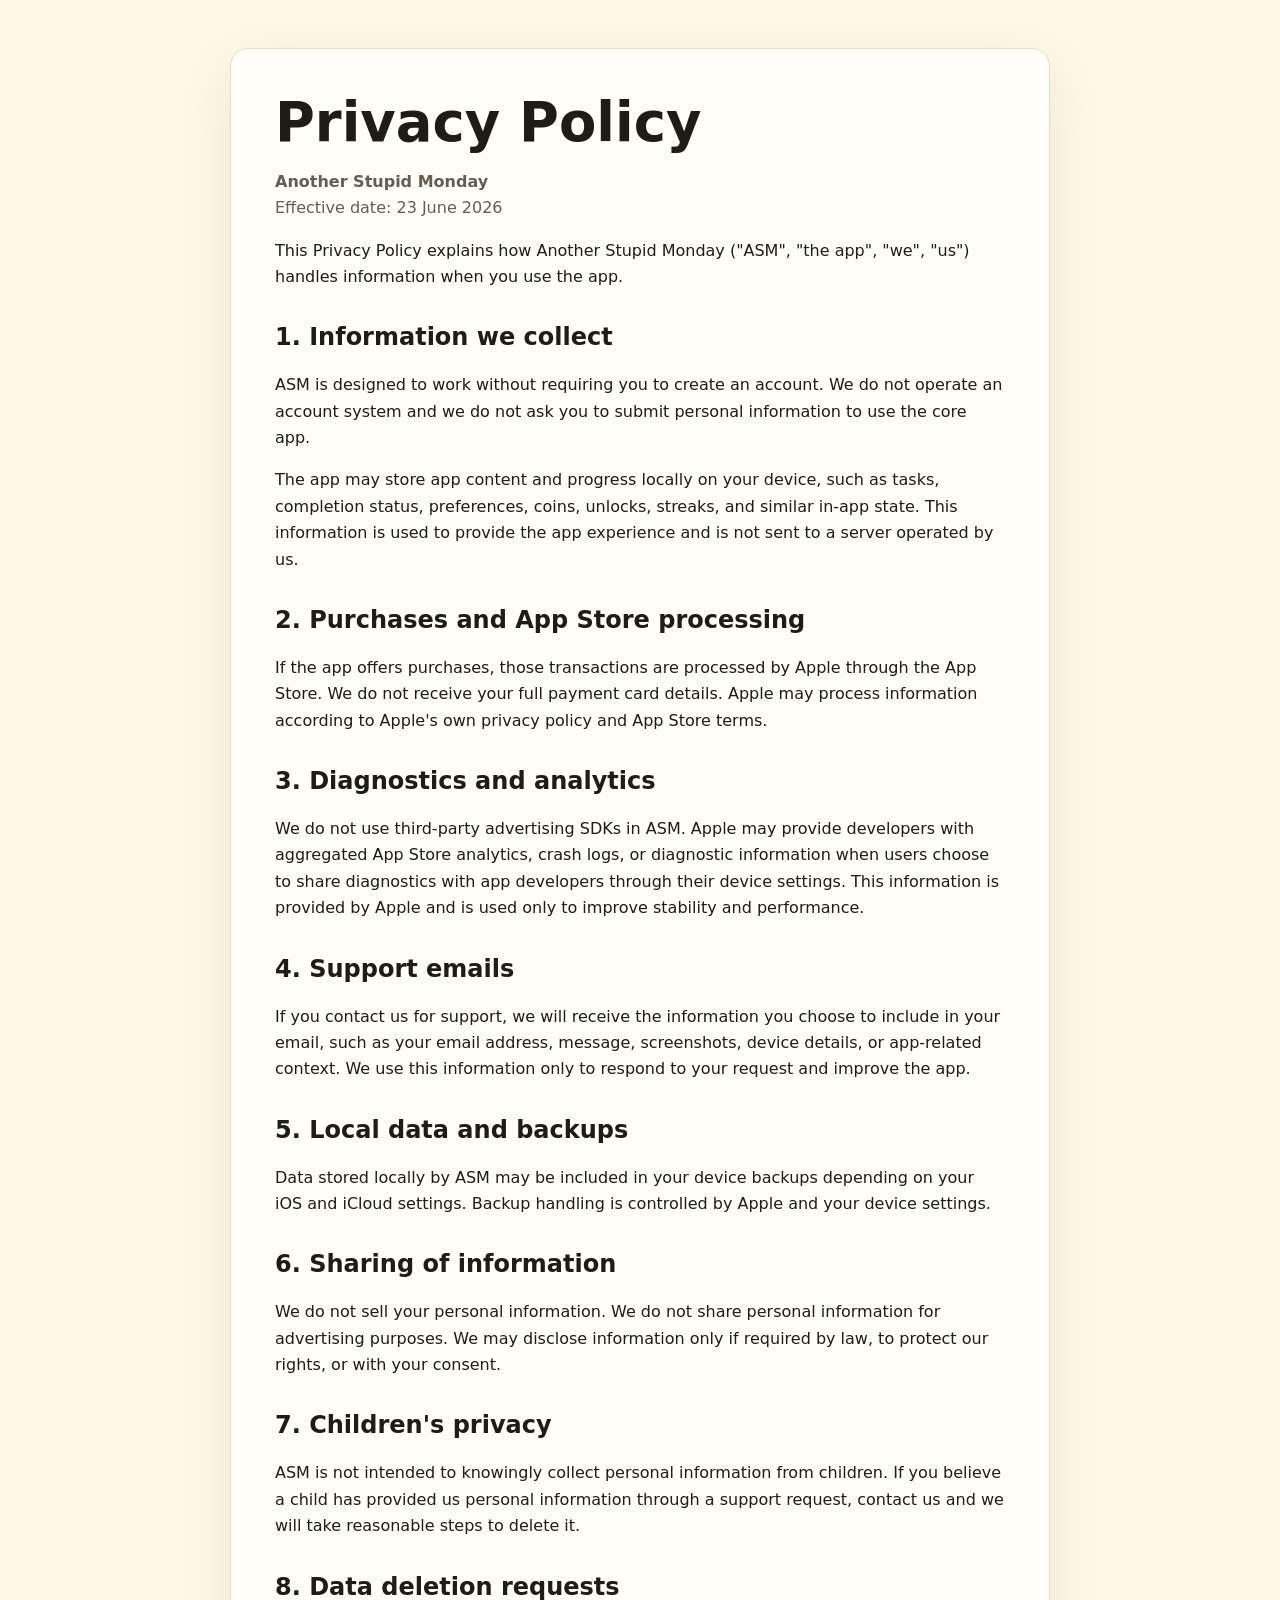
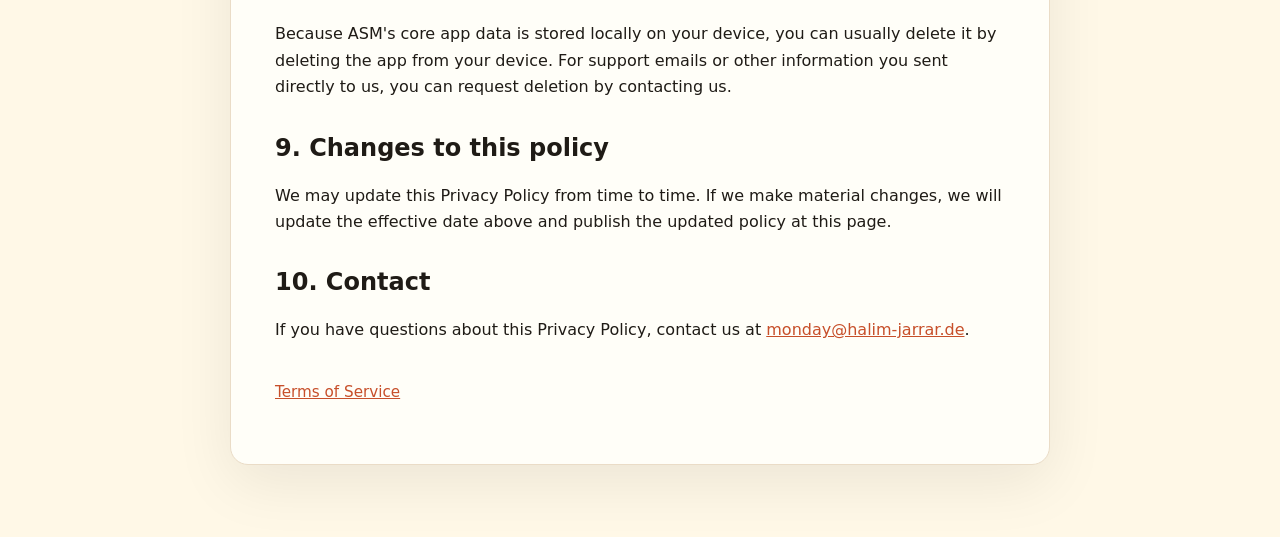
==== index.html @ b75665e3 "Add ASM legal pages" ====
<!doctype html>
<html lang="en">
<head>
  <meta charset="utf-8">
  <meta name="viewport" content="width=device-width, initial-scale=1">
  <title>Another Stupid Monday Legal</title>
  <meta http-equiv="refresh" content="0; url=/asm/privacy/">
  <style>
    body { margin: 0; min-height: 100vh; display: grid; place-items: center; font: 16px/1.5 system-ui, -apple-system, BlinkMacSystemFont, "Segoe UI", sans-serif; background: #fff8e7; color: #1f1b16; }
    main { max-width: 680px; padding: 32px; }
    a { color: #c74f2a; }
  </style>
</head>
<body>
  <main>
    <h1>Another Stupid Monday Legal</h1>
    <p><a href="/asm/privacy/">Privacy Policy</a></p>
    <p><a href="/asm/terms/">Terms of Service</a></p>
  </main>
</body>
</html>
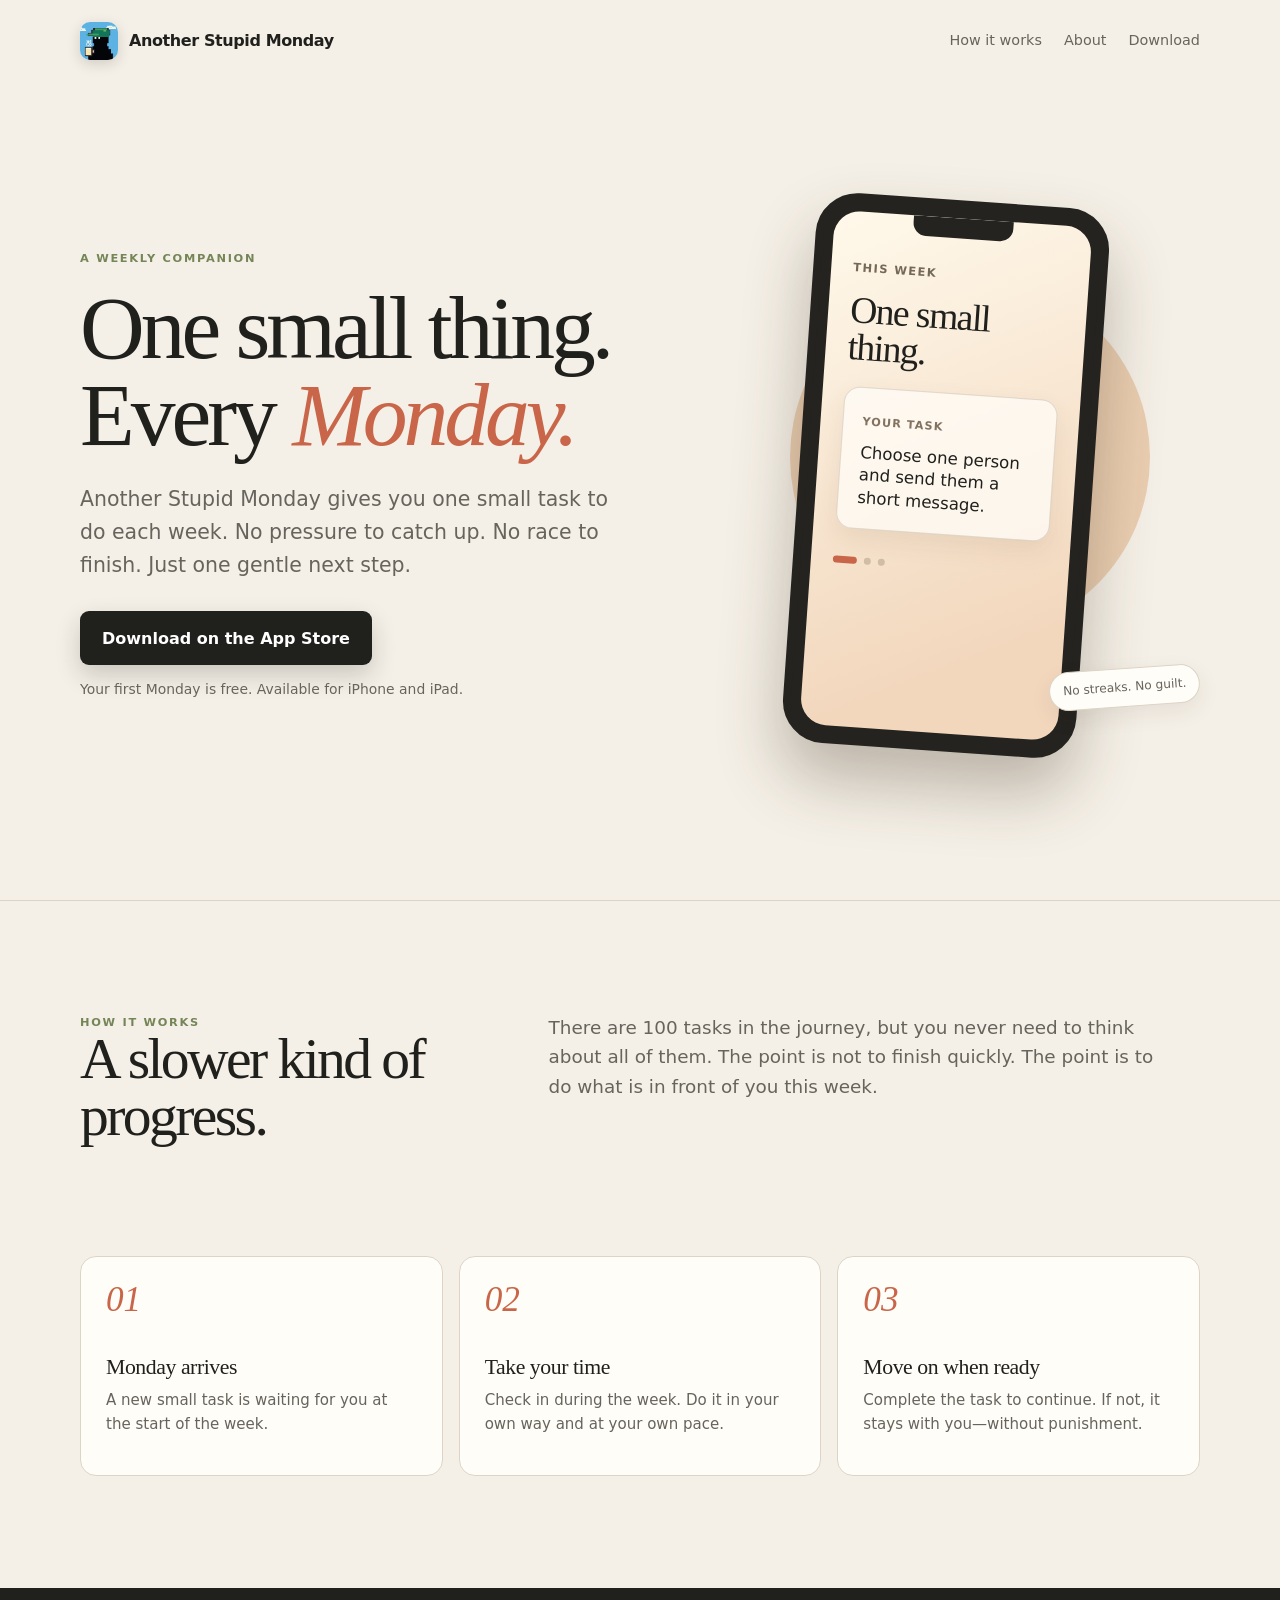
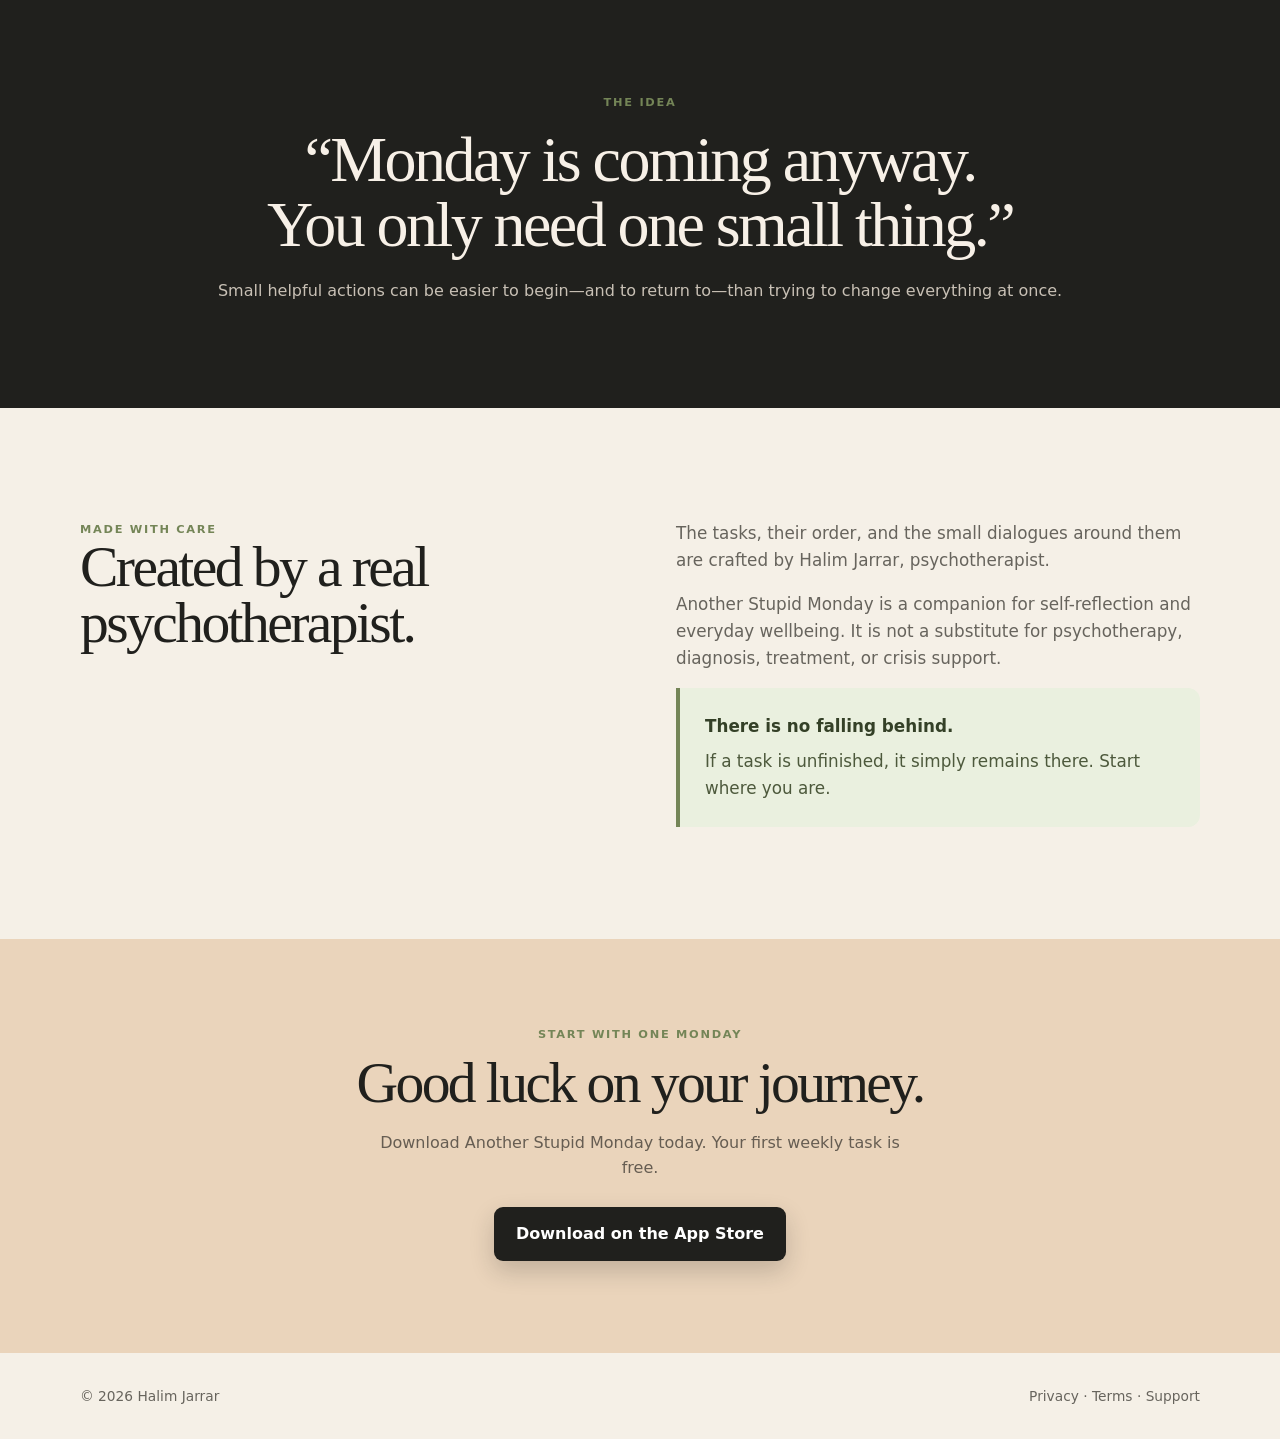
==== commit 21981edc: "Build Another Stupid Monday landing page" ====
--- a/index.html
+++ b/index.html
@@ -3,19 +3,149 @@
 <head>
   <meta charset="utf-8">
   <meta name="viewport" content="width=device-width, initial-scale=1">
-  <title>Another Stupid Monday Legal</title>
-  <meta http-equiv="refresh" content="0; url=/asm/privacy/">
+  <meta name="description" content="Another Stupid Monday: one small thing to do each week, starting every Monday.">
+  <meta name="theme-color" content="#f5f0e7">
+  <meta property="og:type" content="website">
+  <meta property="og:title" content="Another Stupid Monday">
+  <meta property="og:description" content="One small thing to do each week. Starting every Monday.">
+  <meta property="og:url" content="https://asm.halim-jarrar.de/">
+  <meta property="og:image" content="https://asm.halim-jarrar.de/assets/app-icon.jpg">
+  <meta name="twitter:card" content="summary">
+  <meta name="twitter:title" content="Another Stupid Monday">
+  <meta name="twitter:description" content="One small thing to do each week. Starting every Monday.">
+  <meta name="twitter:image" content="https://asm.halim-jarrar.de/assets/app-icon.jpg">
+  <title>Another Stupid Monday</title>
   <style>
-    body { margin: 0; min-height: 100vh; display: grid; place-items: center; font: 16px/1.5 system-ui, -apple-system, BlinkMacSystemFont, "Segoe UI", sans-serif; background: #fff8e7; color: #1f1b16; }
-    main { max-width: 680px; padding: 32px; }
-    a { color: #c74f2a; }
+    :root {
+      --ivory:#f5f0e7; --paper:#fffdf8; --ink:#20201d; --muted:#67645d;
+      --clay:#c96548; --clay-dark:#a84f37; --olive:#748557; --line:#ddd4c6;
+      --shadow:0 20px 70px rgba(54,42,28,.12); --serif:Georgia,"Times New Roman",serif;
+      --sans:system-ui,-apple-system,BlinkMacSystemFont,"Segoe UI",sans-serif;
+    }
+    * { box-sizing:border-box; }
+    html { scroll-behavior:smooth; }
+    body { margin:0; color:var(--ink); background:var(--ivory); font:16px/1.6 var(--sans); -webkit-font-smoothing:antialiased; }
+    a { color:inherit; }
+    .wrap { width:min(1120px,calc(100% - 40px)); margin:auto; }
+    .nav { height:82px; display:flex; align-items:center; justify-content:space-between; gap:20px; }
+    .brand { display:flex; align-items:center; gap:11px; text-decoration:none; font-weight:750; letter-spacing:-.025em; }
+    .brand img { width:38px; height:38px; border-radius:10px; box-shadow:0 4px 14px rgba(0,0,0,.15); }
+    .nav-links { display:flex; align-items:center; gap:22px; color:var(--muted); font-size:.9rem; }
+    .nav-links a { text-decoration:none; }
+    .nav-links a:hover { color:var(--clay-dark); }
+    .hero { display:grid; grid-template-columns:1.05fr .95fr; align-items:center; gap:52px; min-height:calc(100vh - 82px); padding:68px 0 100px; }
+    .eyebrow { color:var(--olive); font-size:.71rem; letter-spacing:.15em; font-weight:800; text-transform:uppercase; }
+    h1,h2 { font-family:var(--serif); font-weight:500; letter-spacing:-.045em; line-height:.98; }
+    h1 { max-width:650px; margin:16px 0 24px; font-size:clamp(3.5rem,7vw,6.9rem); }
+    h1 em { color:var(--clay); font-style:italic; }
+    .lede { max-width:540px; margin:0 0 30px; color:var(--muted); font-size:clamp(1.08rem,1.7vw,1.28rem); }
+    .buttons { display:flex; flex-wrap:wrap; gap:13px; align-items:center; }
+    .button { display:inline-flex; align-items:center; justify-content:center; min-height:54px; padding:0 22px; border-radius:9px; text-decoration:none; font-weight:750; transition:transform .18s,background .18s; }
+    .button:hover { transform:translateY(-2px); }
+    .primary { background:var(--ink); color:#fff; box-shadow:0 10px 24px rgba(32,32,29,.2); }
+    .primary:hover { background:var(--clay-dark); }
+    .subnote { margin:13px 0 0; color:var(--muted); font-size:.87rem; }
+    .phone-scene { position:relative; min-height:560px; display:grid; place-items:center; }
+    .sun { position:absolute; width:360px; height:360px; border-radius:50%; background:#e7c19d; filter:blur(.2px); opacity:.72; transform:translate(24px,-18px); }
+    .phone { position:relative; width:min(294px,75vw); padding:10px; border:8px solid #24231f; border-radius:42px; background:#24231f; box-shadow:0 35px 65px rgba(55,39,24,.3); transform:rotate(4deg); }
+    .screen { overflow:hidden; min-height:515px; border-radius:26px; padding:26px 22px; background:linear-gradient(155deg,#fff9eb,#f2d7bd 82%); }
+    .notch { width:100px; height:20px; margin:-26px auto 27px; border-radius:0 0 13px 13px; background:#24231f; }
+    .screen-label { color:#746858; font-size:.72rem; font-weight:800; letter-spacing:.12em; text-transform:uppercase; }
+    .screen h3 { margin:16px 0 20px; font:500 2.35rem/.98 var(--serif); letter-spacing:-.04em; }
+    .task { padding:19px; border:1px solid rgba(76,59,37,.17); border-radius:16px; background:rgba(255,253,248,.76); box-shadow:0 10px 24px rgba(96,66,36,.09); }
+    .task small { color:#827260; font-size:.7rem; font-weight:800; letter-spacing:.1em; text-transform:uppercase; }
+    .task p { margin:9px 0 0; font-size:1.04rem; line-height:1.35; }
+    .dots { display:flex; gap:7px; margin:28px 0 0; }
+    .dots i { width:7px; height:7px; border-radius:50%; background:#d1bda5; } .dots i:first-child { width:24px; border-radius:9px; background:var(--clay); }
+    .stamp { position:absolute; right:0; bottom:48px; padding:9px 13px; border:1px solid var(--line); border-radius:99px; background:var(--paper); color:var(--muted); font-size:.76rem; transform:rotate(-4deg); box-shadow:0 8px 22px rgba(54,42,28,.08); }
+    .rule { border:0; border-top:1px solid var(--line); margin:0; }
+    .intro { display:grid; grid-template-columns:.78fr 1.22fr; gap:52px; padding:112px 0; }
+    h2 { margin:0; font-size:clamp(2.5rem,4.5vw,4.4rem); }
+    .intro p { max-width:620px; margin:0; font-size:1.15rem; color:var(--muted); }
+    .steps { display:grid; grid-template-columns:repeat(3,1fr); gap:16px; padding:0 0 112px; }
+    .step { min-height:220px; padding:25px; border:1px solid var(--line); border-radius:16px; background:var(--paper); }
+    .num { color:var(--clay); font:italic 2.2rem/1 var(--serif); }
+    .step h3 { margin:38px 0 8px; font:500 1.36rem/1.15 var(--serif); letter-spacing:-.02em; }
+    .step p { margin:0; color:var(--muted); font-size:.94rem; }
+    .quote { padding:105px 0; background:var(--ink); color:#f7f0e7; }
+    .quote .wrap { max-width:900px; text-align:center; }
+    .quote blockquote { margin:16px 0 20px; font:500 clamp(2.25rem,5vw,4.5rem)/1.02 var(--serif); letter-spacing:-.04em; }
+    .quote p { margin:0; color:#c8c0b5; }
+    .about { display:grid; grid-template-columns:1fr 1fr; gap:72px; padding:112px 0; }
+    .about-copy { color:var(--muted); font-size:1.05rem; }
+    .about-copy p:first-child { margin-top:0; }
+    .note { align-self:start; padding:25px; border-left:4px solid var(--olive); border-radius:0 12px 12px 0; background:#eaf0df; color:#4d593c; }
+    .note strong { display:block; margin-bottom:8px; color:#344027; }
+    .download { padding:86px 0 92px; text-align:center; background:#ead4bb; }
+    .download h2 { margin:12px auto 18px; max-width:720px; }
+    .download p { max-width:540px; margin:0 auto 26px; color:#665d52; }
+    footer { padding:32px 0; color:var(--muted); font-size:.86rem; }
+    .footer-row { display:flex; justify-content:space-between; gap:20px; flex-wrap:wrap; }
+    .footer-row a { text-decoration:none; } .footer-row a:hover { color:var(--clay-dark); }
+    @media (max-width:760px) {
+      .wrap { width:min(100% - 32px,620px); } .nav { height:68px; } .nav-links { gap:0; font-size:.82rem; } .nav-links a:not(:last-child) { display:none; }
+      .hero { grid-template-columns:1fr; gap:25px; min-height:auto; padding:52px 0 72px; } .phone-scene { min-height:470px; order:-1; } .sun { width:285px;height:285px; }
+      .intro,.about { grid-template-columns:1fr; gap:26px; padding:78px 0; } .steps { grid-template-columns:1fr; padding-bottom:78px; } .step { min-height:0; } .step h3 { margin-top:24px; }
+      .quote { padding:76px 0; } .download { padding:72px 0; } .stamp { right:4px; bottom:18px; }
+    }
   </style>
 </head>
 <body>
   <main>
-    <h1>Another Stupid Monday Legal</h1>
-    <p><a href="/asm/privacy/">Privacy Policy</a></p>
-    <p><a href="/asm/terms/">Terms of Service</a></p>
+    <nav class="nav wrap" aria-label="Main navigation">
+      <a class="brand" href="/" aria-label="Another Stupid Monday home"><img src="assets/app-icon.jpg" alt="Another Stupid Monday app icon">Another Stupid Monday</a>
+      <div class="nav-links"><a href="#how-it-works">How it works</a><a href="#about">About</a><a href="#download">Download</a></div>
+    </nav>
+
+    <section class="hero wrap" aria-labelledby="hero-title">
+      <div>
+        <div class="eyebrow">A weekly companion</div>
+        <h1 id="hero-title">One small thing.<br>Every <em>Monday.</em></h1>
+        <p class="lede">Another Stupid Monday gives you one small task to do each week. No pressure to catch up. No race to finish. Just one gentle next step.</p>
+        <div class="buttons">
+          <a class="button primary" href="https://apps.apple.com/us/app/another-stupid-monday/id6782894277" aria-label="Download Another Stupid Monday on the App Store">Download on the App Store</a>
+        </div>
+        <p class="subnote">Your first Monday is free. Available for iPhone and iPad.</p>
+      </div>
+      <div class="phone-scene" aria-label="A preview of an Another Stupid Monday weekly task">
+        <div class="sun" aria-hidden="true"></div>
+        <div class="phone">
+          <div class="screen">
+            <div class="notch" aria-hidden="true"></div>
+            <div class="screen-label">This week</div>
+            <h3>One small<br>thing.</h3>
+            <div class="task"><small>Your task</small><p>Choose one person and send them a short message.</p></div>
+            <div class="dots" aria-hidden="true"><i></i><i></i><i></i></div>
+          </div>
+        </div>
+        <span class="stamp">No streaks. No guilt.</span>
+      </div>
+    </section>
+
+    <hr class="rule">
+    <section class="intro wrap" id="how-it-works" aria-labelledby="how-title">
+      <div><div class="eyebrow">How it works</div><h2 id="how-title">A slower kind of progress.</h2></div>
+      <p>There are 100 tasks in the journey, but you never need to think about all of them. The point is not to finish quickly. The point is to do what is in front of you this week.</p>
+    </section>
+    <section class="steps wrap" aria-label="Three steps">
+      <article class="step"><div class="num">01</div><h3>Monday arrives</h3><p>A new small task is waiting for you at the start of the week.</p></article>
+      <article class="step"><div class="num">02</div><h3>Take your time</h3><p>Check in during the week. Do it in your own way and at your own pace.</p></article>
+      <article class="step"><div class="num">03</div><h3>Move on when ready</h3><p>Complete the task to continue. If not, it stays with you—without punishment.</p></article>
+    </section>
+
+    <section class="quote"><div class="wrap"><div class="eyebrow">The idea</div><blockquote>“Monday is coming anyway.<br>You only need one small thing.”</blockquote><p>Small helpful actions can be easier to begin—and to return to—than trying to change everything at once.</p></div></section>
+
+    <section class="about wrap" id="about" aria-labelledby="about-title">
+      <div><div class="eyebrow">Made with care</div><h2 id="about-title">Created by a real psychotherapist.</h2></div>
+      <div class="about-copy">
+        <p>The tasks, their order, and the small dialogues around them are crafted by Halim Jarrar, psychotherapist.</p>
+        <p>Another Stupid Monday is a companion for self-reflection and everyday wellbeing. It is not a substitute for psychotherapy, diagnosis, treatment, or crisis support.</p>
+        <aside class="note"><strong>There is no falling behind.</strong>If a task is unfinished, it simply remains there. Start where you are.</aside>
+      </div>
+    </section>
+
+    <section class="download" id="download"><div class="wrap"><div class="eyebrow">Start with one Monday</div><h2>Good luck on your journey.</h2><p>Download Another Stupid Monday today. Your first weekly task is free.</p><a class="button primary" href="https://apps.apple.com/us/app/another-stupid-monday/id6782894277">Download on the App Store</a></div></section>
   </main>
+  <footer><div class="wrap footer-row"><span>© 2026 Halim Jarrar</span><span><a href="privacy/">Privacy</a> · <a href="terms/">Terms</a> · <a href="support/">Support</a></span></div></footer>
 </body>
 </html>
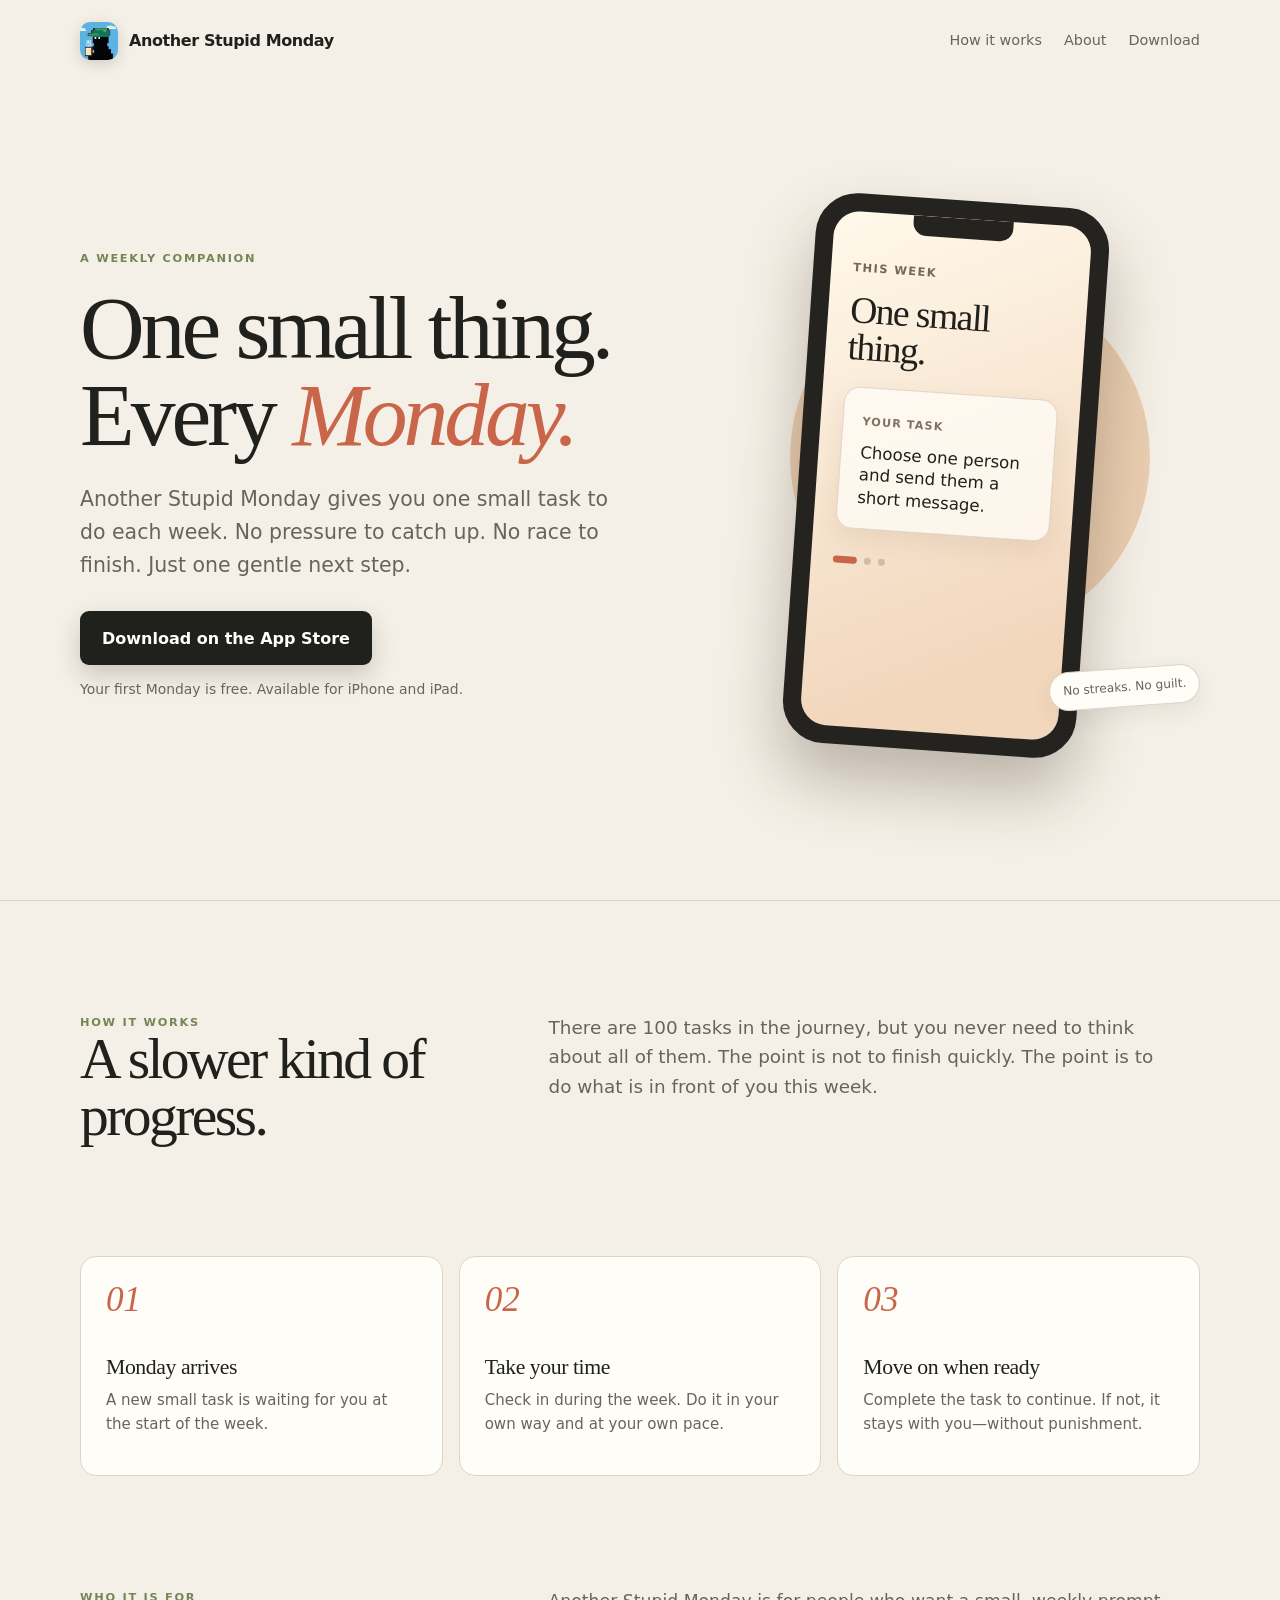
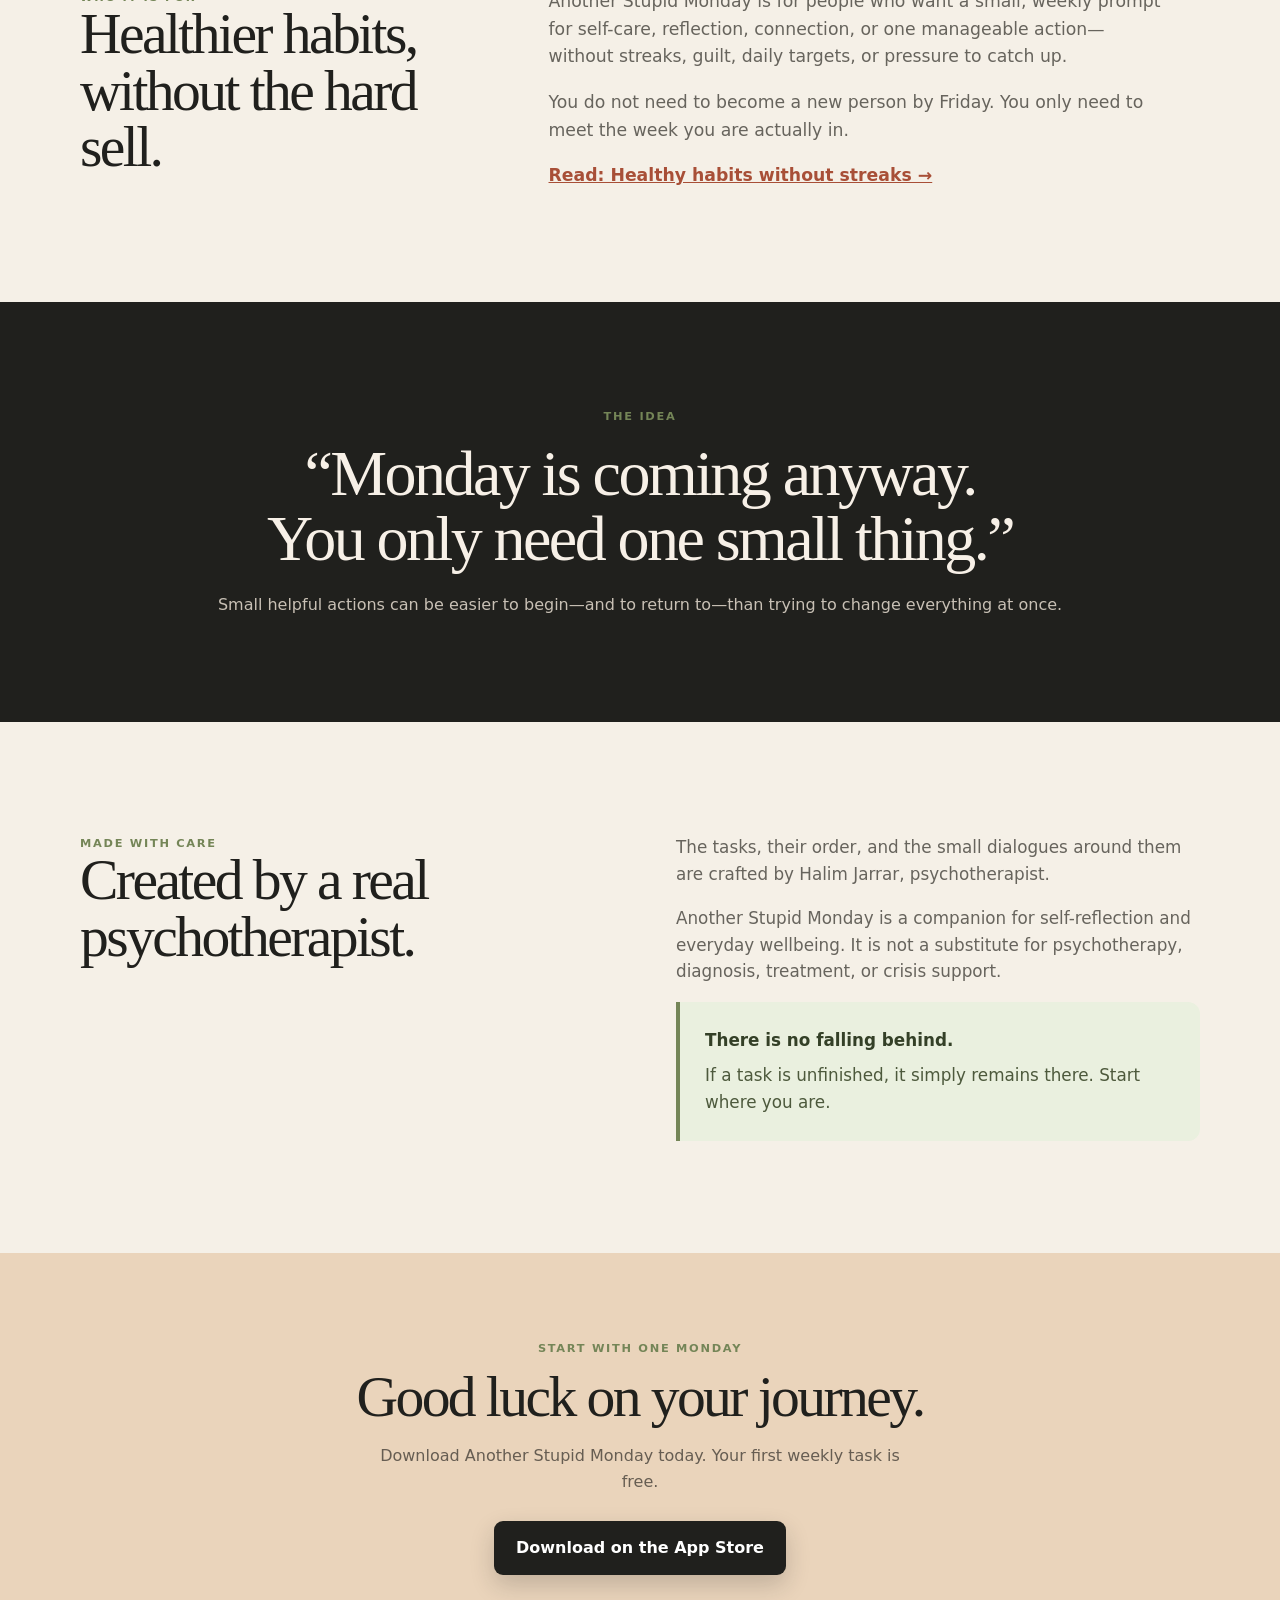
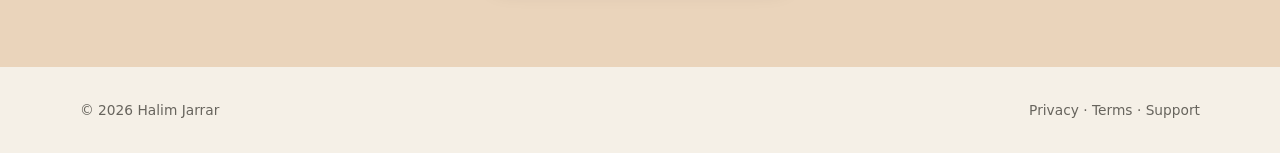
==== commit bd5982d1: "Add ASM SEO content and discovery metadata" ====
--- a/index.html
+++ b/index.html
@@ -3,18 +3,34 @@
 <head>
   <meta charset="utf-8">
   <meta name="viewport" content="width=device-width, initial-scale=1">
-  <meta name="description" content="Another Stupid Monday: one small thing to do each week, starting every Monday.">
+  <meta name="description" content="Build healthy habits one small weekly step at a time. Another Stupid Monday is a gentle wellbeing and self-care companion with no streaks or pressure to catch up.">
+  <link rel="canonical" href="https://asm.halim-jarrar.de/">
   <meta name="theme-color" content="#f5f0e7">
   <meta property="og:type" content="website">
-  <meta property="og:title" content="Another Stupid Monday">
-  <meta property="og:description" content="One small thing to do each week. Starting every Monday.">
+  <meta property="og:title" content="Another Stupid Monday | Small weekly habits for wellbeing">
+  <meta property="og:description" content="One small weekly step toward healthier habits—with no streaks or pressure to catch up.">
   <meta property="og:url" content="https://asm.halim-jarrar.de/">
   <meta property="og:image" content="https://asm.halim-jarrar.de/assets/app-icon.jpg">
   <meta name="twitter:card" content="summary">
-  <meta name="twitter:title" content="Another Stupid Monday">
-  <meta name="twitter:description" content="One small thing to do each week. Starting every Monday.">
+  <meta name="twitter:title" content="Another Stupid Monday | Small weekly habits for wellbeing">
+  <meta name="twitter:description" content="One small weekly step toward healthier habits—with no streaks or pressure to catch up.">
   <meta name="twitter:image" content="https://asm.halim-jarrar.de/assets/app-icon.jpg">
-  <title>Another Stupid Monday</title>
+  <script type="application/ld+json">
+  {
+    "@context": "https://schema.org",
+    "@type": "SoftwareApplication",
+    "name": "Another Stupid Monday",
+    "applicationCategory": "LifestyleApplication",
+    "operatingSystem": "iOS",
+    "description": "A gentle wellbeing and self-care companion that offers one small task each week, with no streaks or pressure to catch up.",
+    "url": "https://asm.halim-jarrar.de/",
+    "downloadUrl": "https://apps.apple.com/us/app/another-stupid-monday/id6782894277",
+    "image": "https://asm.halim-jarrar.de/assets/app-icon.jpg",
+    "author": { "@type": "Person", "name": "Halim Jarrar" },
+    "offers": { "@type": "Offer", "price": "0", "priceCurrency": "USD", "availability": "https://schema.org/InStock" }
+  }
+  </script>
+  <title>Another Stupid Monday | Small Weekly Habits for Wellbeing</title>
   <style>
     :root {
       --ivory:#f5f0e7; --paper:#fffdf8; --ink:#20201d; --muted:#67645d;
@@ -67,6 +83,10 @@
     .num { color:var(--clay); font:italic 2.2rem/1 var(--serif); }
     .step h3 { margin:38px 0 8px; font:500 1.36rem/1.15 var(--serif); letter-spacing:-.02em; }
     .step p { margin:0; color:var(--muted); font-size:.94rem; }
+    .who { display:grid; grid-template-columns:.78fr 1.22fr; gap:52px; padding:0 0 112px; }
+    .who-copy { max-width:620px; color:var(--muted); font-size:1.08rem; }
+    .who-copy p { margin:0 0 18px; }
+    .text-link { font-weight:750; color:var(--clay-dark); }
     .quote { padding:105px 0; background:var(--ink); color:#f7f0e7; }
     .quote .wrap { max-width:900px; text-align:center; }
     .quote blockquote { margin:16px 0 20px; font:500 clamp(2.25rem,5vw,4.5rem)/1.02 var(--serif); letter-spacing:-.04em; }
@@ -85,7 +105,7 @@
     @media (max-width:760px) {
       .wrap { width:min(100% - 32px,620px); } .nav { height:68px; } .nav-links { gap:0; font-size:.82rem; } .nav-links a:not(:last-child) { display:none; }
       .hero { grid-template-columns:1fr; gap:25px; min-height:auto; padding:52px 0 72px; } .phone-scene { min-height:470px; order:-1; } .sun { width:285px;height:285px; }
-      .intro,.about { grid-template-columns:1fr; gap:26px; padding:78px 0; } .steps { grid-template-columns:1fr; padding-bottom:78px; } .step { min-height:0; } .step h3 { margin-top:24px; }
+      .intro,.about,.who { grid-template-columns:1fr; gap:26px; padding:78px 0; } .steps { grid-template-columns:1fr; padding-bottom:78px; } .step { min-height:0; } .step h3 { margin-top:24px; }
       .quote { padding:76px 0; } .download { padding:72px 0; } .stamp { right:4px; bottom:18px; }
     }
   </style>
@@ -94,7 +114,7 @@
   <main>
     <nav class="nav wrap" aria-label="Main navigation">
       <a class="brand" href="/" aria-label="Another Stupid Monday home"><img src="assets/app-icon.jpg" alt="Another Stupid Monday app icon">Another Stupid Monday</a>
-      <div class="nav-links"><a href="#how-it-works">How it works</a><a href="#about">About</a><a href="#download">Download</a></div>
+      <div class="nav-links"><a href="#how-it-works">How it works</a><a href="about/">About</a><a href="#download">Download</a></div>
     </nav>
 
     <section class="hero wrap" aria-labelledby="hero-title">
@@ -133,6 +153,11 @@
       <article class="step"><div class="num">03</div><h3>Move on when ready</h3><p>Complete the task to continue. If not, it stays with you—without punishment.</p></article>
     </section>
 
+    <section class="who wrap" aria-labelledby="who-title">
+      <div><div class="eyebrow">Who it is for</div><h2 id="who-title">Healthier habits, without the hard sell.</h2></div>
+      <div class="who-copy"><p>Another Stupid Monday is for people who want a small, weekly prompt for self-care, reflection, connection, or one manageable action—without streaks, guilt, daily targets, or pressure to catch up.</p><p>You do not need to become a new person by Friday. You only need to meet the week you are actually in.</p><a class="text-link" href="healthy-habits-without-streaks/">Read: Healthy habits without streaks →</a></div>
+    </section>
+
     <section class="quote"><div class="wrap"><div class="eyebrow">The idea</div><blockquote>“Monday is coming anyway.<br>You only need one small thing.”</blockquote><p>Small helpful actions can be easier to begin—and to return to—than trying to change everything at once.</p></div></section>
 
     <section class="about wrap" id="about" aria-labelledby="about-title">
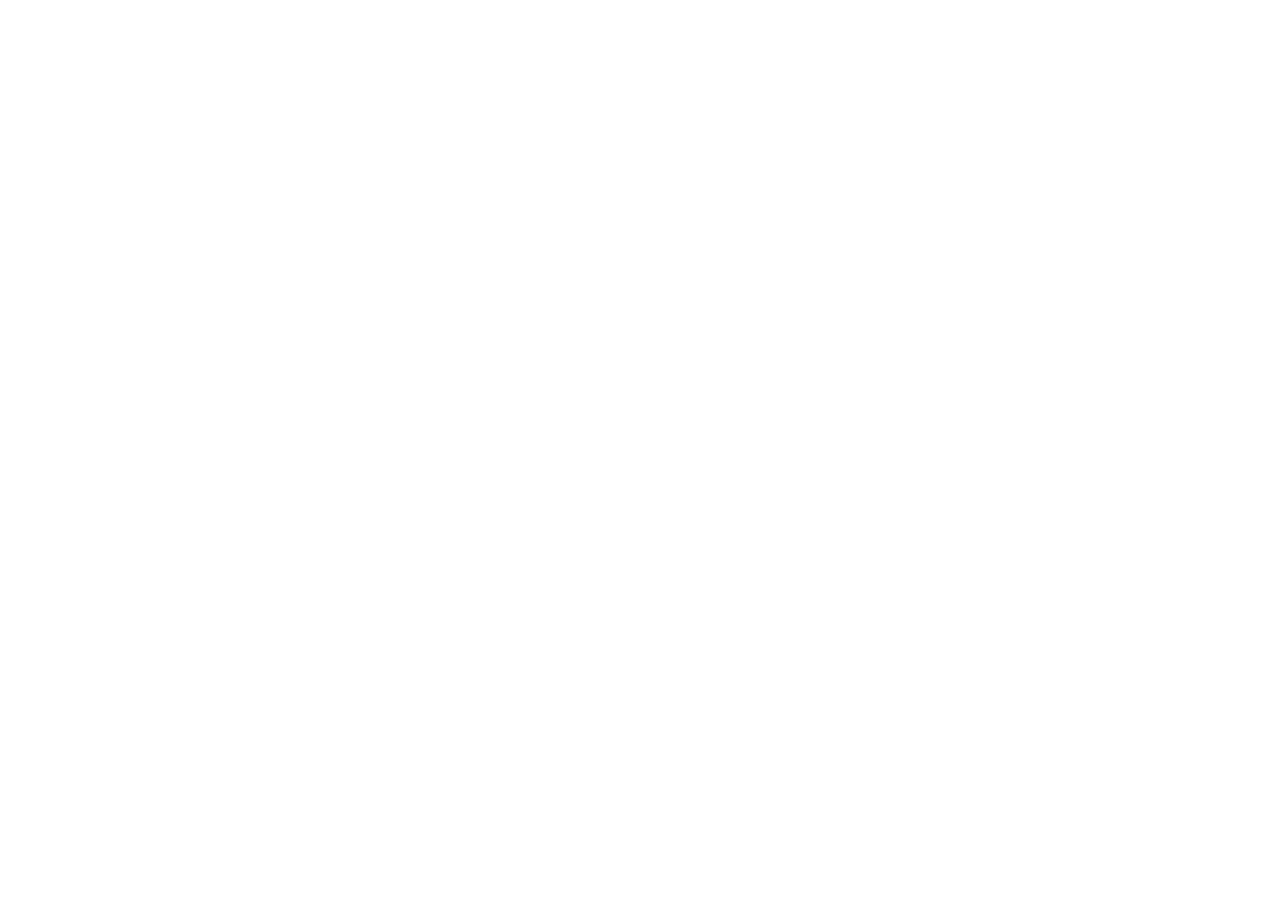
==== commit 885487fc: "Move marketing pages to canonical product site" ====
--- a/index.html
+++ b/index.html
@@ -3,174 +3,13 @@
 <head>
   <meta charset="utf-8">
   <meta name="viewport" content="width=device-width, initial-scale=1">
-  <meta name="description" content="Build healthy habits one small weekly step at a time. Another Stupid Monday is a gentle wellbeing and self-care companion with no streaks or pressure to catch up.">
-  <link rel="canonical" href="https://asm.halim-jarrar.de/">
-  <meta name="theme-color" content="#f5f0e7">
-  <meta property="og:type" content="website">
-  <meta property="og:title" content="Another Stupid Monday | Small weekly habits for wellbeing">
-  <meta property="og:description" content="One small weekly step toward healthier habits—with no streaks or pressure to catch up.">
-  <meta property="og:url" content="https://asm.halim-jarrar.de/">
-  <meta property="og:image" content="https://asm.halim-jarrar.de/assets/app-icon.jpg">
-  <meta name="twitter:card" content="summary">
-  <meta name="twitter:title" content="Another Stupid Monday | Small weekly habits for wellbeing">
-  <meta name="twitter:description" content="One small weekly step toward healthier habits—with no streaks or pressure to catch up.">
-  <meta name="twitter:image" content="https://asm.halim-jarrar.de/assets/app-icon.jpg">
-  <script type="application/ld+json">
-  {
-    "@context": "https://schema.org",
-    "@type": "SoftwareApplication",
-    "name": "Another Stupid Monday",
-    "applicationCategory": "LifestyleApplication",
-    "operatingSystem": "iOS",
-    "description": "A gentle wellbeing and self-care companion that offers one small task each week, with no streaks or pressure to catch up.",
-    "url": "https://asm.halim-jarrar.de/",
-    "downloadUrl": "https://apps.apple.com/us/app/another-stupid-monday/id6782894277",
-    "image": "https://asm.halim-jarrar.de/assets/app-icon.jpg",
-    "author": { "@type": "Person", "name": "Halim Jarrar" },
-    "offers": { "@type": "Offer", "price": "0", "priceCurrency": "USD", "availability": "https://schema.org/InStock" }
-  }
-  </script>
-  <title>Another Stupid Monday | Small Weekly Habits for Wellbeing</title>
-  <style>
-    :root {
-      --ivory:#f5f0e7; --paper:#fffdf8; --ink:#20201d; --muted:#67645d;
-      --clay:#c96548; --clay-dark:#a84f37; --olive:#748557; --line:#ddd4c6;
-      --shadow:0 20px 70px rgba(54,42,28,.12); --serif:Georgia,"Times New Roman",serif;
-      --sans:system-ui,-apple-system,BlinkMacSystemFont,"Segoe UI",sans-serif;
-    }
-    * { box-sizing:border-box; }
-    html { scroll-behavior:smooth; }
-    body { margin:0; color:var(--ink); background:var(--ivory); font:16px/1.6 var(--sans); -webkit-font-smoothing:antialiased; }
-    a { color:inherit; }
-    .wrap { width:min(1120px,calc(100% - 40px)); margin:auto; }
-    .nav { height:82px; display:flex; align-items:center; justify-content:space-between; gap:20px; }
-    .brand { display:flex; align-items:center; gap:11px; text-decoration:none; font-weight:750; letter-spacing:-.025em; }
-    .brand img { width:38px; height:38px; border-radius:10px; box-shadow:0 4px 14px rgba(0,0,0,.15); }
-    .nav-links { display:flex; align-items:center; gap:22px; color:var(--muted); font-size:.9rem; }
-    .nav-links a { text-decoration:none; }
-    .nav-links a:hover { color:var(--clay-dark); }
-    .hero { display:grid; grid-template-columns:1.05fr .95fr; align-items:center; gap:52px; min-height:calc(100vh - 82px); padding:68px 0 100px; }
-    .eyebrow { color:var(--olive); font-size:.71rem; letter-spacing:.15em; font-weight:800; text-transform:uppercase; }
-    h1,h2 { font-family:var(--serif); font-weight:500; letter-spacing:-.045em; line-height:.98; }
-    h1 { max-width:650px; margin:16px 0 24px; font-size:clamp(3.5rem,7vw,6.9rem); }
-    h1 em { color:var(--clay); font-style:italic; }
-    .lede { max-width:540px; margin:0 0 30px; color:var(--muted); font-size:clamp(1.08rem,1.7vw,1.28rem); }
-    .buttons { display:flex; flex-wrap:wrap; gap:13px; align-items:center; }
-    .button { display:inline-flex; align-items:center; justify-content:center; min-height:54px; padding:0 22px; border-radius:9px; text-decoration:none; font-weight:750; transition:transform .18s,background .18s; }
-    .button:hover { transform:translateY(-2px); }
-    .primary { background:var(--ink); color:#fff; box-shadow:0 10px 24px rgba(32,32,29,.2); }
-    .primary:hover { background:var(--clay-dark); }
-    .subnote { margin:13px 0 0; color:var(--muted); font-size:.87rem; }
-    .phone-scene { position:relative; min-height:560px; display:grid; place-items:center; }
-    .sun { position:absolute; width:360px; height:360px; border-radius:50%; background:#e7c19d; filter:blur(.2px); opacity:.72; transform:translate(24px,-18px); }
-    .phone { position:relative; width:min(294px,75vw); padding:10px; border:8px solid #24231f; border-radius:42px; background:#24231f; box-shadow:0 35px 65px rgba(55,39,24,.3); transform:rotate(4deg); }
-    .screen { overflow:hidden; min-height:515px; border-radius:26px; padding:26px 22px; background:linear-gradient(155deg,#fff9eb,#f2d7bd 82%); }
-    .notch { width:100px; height:20px; margin:-26px auto 27px; border-radius:0 0 13px 13px; background:#24231f; }
-    .screen-label { color:#746858; font-size:.72rem; font-weight:800; letter-spacing:.12em; text-transform:uppercase; }
-    .screen h3 { margin:16px 0 20px; font:500 2.35rem/.98 var(--serif); letter-spacing:-.04em; }
-    .task { padding:19px; border:1px solid rgba(76,59,37,.17); border-radius:16px; background:rgba(255,253,248,.76); box-shadow:0 10px 24px rgba(96,66,36,.09); }
-    .task small { color:#827260; font-size:.7rem; font-weight:800; letter-spacing:.1em; text-transform:uppercase; }
-    .task p { margin:9px 0 0; font-size:1.04rem; line-height:1.35; }
-    .dots { display:flex; gap:7px; margin:28px 0 0; }
-    .dots i { width:7px; height:7px; border-radius:50%; background:#d1bda5; } .dots i:first-child { width:24px; border-radius:9px; background:var(--clay); }
-    .stamp { position:absolute; right:0; bottom:48px; padding:9px 13px; border:1px solid var(--line); border-radius:99px; background:var(--paper); color:var(--muted); font-size:.76rem; transform:rotate(-4deg); box-shadow:0 8px 22px rgba(54,42,28,.08); }
-    .rule { border:0; border-top:1px solid var(--line); margin:0; }
-    .intro { display:grid; grid-template-columns:.78fr 1.22fr; gap:52px; padding:112px 0; }
-    h2 { margin:0; font-size:clamp(2.5rem,4.5vw,4.4rem); }
-    .intro p { max-width:620px; margin:0; font-size:1.15rem; color:var(--muted); }
-    .steps { display:grid; grid-template-columns:repeat(3,1fr); gap:16px; padding:0 0 112px; }
-    .step { min-height:220px; padding:25px; border:1px solid var(--line); border-radius:16px; background:var(--paper); }
-    .num { color:var(--clay); font:italic 2.2rem/1 var(--serif); }
-    .step h3 { margin:38px 0 8px; font:500 1.36rem/1.15 var(--serif); letter-spacing:-.02em; }
-    .step p { margin:0; color:var(--muted); font-size:.94rem; }
-    .who { display:grid; grid-template-columns:.78fr 1.22fr; gap:52px; padding:0 0 112px; }
-    .who-copy { max-width:620px; color:var(--muted); font-size:1.08rem; }
-    .who-copy p { margin:0 0 18px; }
-    .text-link { font-weight:750; color:var(--clay-dark); }
-    .quote { padding:105px 0; background:var(--ink); color:#f7f0e7; }
-    .quote .wrap { max-width:900px; text-align:center; }
-    .quote blockquote { margin:16px 0 20px; font:500 clamp(2.25rem,5vw,4.5rem)/1.02 var(--serif); letter-spacing:-.04em; }
-    .quote p { margin:0; color:#c8c0b5; }
-    .about { display:grid; grid-template-columns:1fr 1fr; gap:72px; padding:112px 0; }
-    .about-copy { color:var(--muted); font-size:1.05rem; }
-    .about-copy p:first-child { margin-top:0; }
-    .note { align-self:start; padding:25px; border-left:4px solid var(--olive); border-radius:0 12px 12px 0; background:#eaf0df; color:#4d593c; }
-    .note strong { display:block; margin-bottom:8px; color:#344027; }
-    .download { padding:86px 0 92px; text-align:center; background:#ead4bb; }
-    .download h2 { margin:12px auto 18px; max-width:720px; }
-    .download p { max-width:540px; margin:0 auto 26px; color:#665d52; }
-    footer { padding:32px 0; color:var(--muted); font-size:.86rem; }
-    .footer-row { display:flex; justify-content:space-between; gap:20px; flex-wrap:wrap; }
-    .footer-row a { text-decoration:none; } .footer-row a:hover { color:var(--clay-dark); }
-    @media (max-width:760px) {
-      .wrap { width:min(100% - 32px,620px); } .nav { height:68px; } .nav-links { gap:0; font-size:.82rem; } .nav-links a:not(:last-child) { display:none; }
-      .hero { grid-template-columns:1fr; gap:25px; min-height:auto; padding:52px 0 72px; } .phone-scene { min-height:470px; order:-1; } .sun { width:285px;height:285px; }
-      .intro,.about,.who { grid-template-columns:1fr; gap:26px; padding:78px 0; } .steps { grid-template-columns:1fr; padding-bottom:78px; } .step { min-height:0; } .step h3 { margin-top:24px; }
-      .quote { padding:76px 0; } .download { padding:72px 0; } .stamp { right:4px; bottom:18px; }
-    }
-  </style>
+  <title>Page moved</title>
+  <link rel="canonical" href="https://another-stupid-monday.halim-jarrar.de/">
+  <meta http-equiv="refresh" content="0; url=https://another-stupid-monday.halim-jarrar.de/">
+  <meta name="robots" content="index, follow">
+  <style>body{margin:0;min-height:100vh;display:grid;place-items:center;font-family:system-ui,-apple-system,sans-serif;background:#f7f1e7;color:#13202c}main{max-width:36rem;padding:2rem;text-align:center}a{color:#a6482c;font-weight:700}</style>
 </head>
 <body>
-  <main>
-    <nav class="nav wrap" aria-label="Main navigation">
-      <a class="brand" href="/" aria-label="Another Stupid Monday home"><img src="assets/app-icon.jpg" alt="Another Stupid Monday app icon">Another Stupid Monday</a>
-      <div class="nav-links"><a href="#how-it-works">How it works</a><a href="about/">About</a><a href="#download">Download</a></div>
-    </nav>
-
-    <section class="hero wrap" aria-labelledby="hero-title">
-      <div>
-        <div class="eyebrow">A weekly companion</div>
-        <h1 id="hero-title">One small thing.<br>Every <em>Monday.</em></h1>
-        <p class="lede">Another Stupid Monday gives you one small task to do each week. No pressure to catch up. No race to finish. Just one gentle next step.</p>
-        <div class="buttons">
-          <a class="button primary" href="https://apps.apple.com/us/app/another-stupid-monday/id6782894277" aria-label="Download Another Stupid Monday on the App Store">Download on the App Store</a>
-        </div>
-        <p class="subnote">Your first Monday is free. Available for iPhone and iPad.</p>
-      </div>
-      <div class="phone-scene" aria-label="A preview of an Another Stupid Monday weekly task">
-        <div class="sun" aria-hidden="true"></div>
-        <div class="phone">
-          <div class="screen">
-            <div class="notch" aria-hidden="true"></div>
-            <div class="screen-label">This week</div>
-            <h3>One small<br>thing.</h3>
-            <div class="task"><small>Your task</small><p>Choose one person and send them a short message.</p></div>
-            <div class="dots" aria-hidden="true"><i></i><i></i><i></i></div>
-          </div>
-        </div>
-        <span class="stamp">No streaks. No guilt.</span>
-      </div>
-    </section>
-
-    <hr class="rule">
-    <section class="intro wrap" id="how-it-works" aria-labelledby="how-title">
-      <div><div class="eyebrow">How it works</div><h2 id="how-title">A slower kind of progress.</h2></div>
-      <p>There are 100 tasks in the journey, but you never need to think about all of them. The point is not to finish quickly. The point is to do what is in front of you this week.</p>
-    </section>
-    <section class="steps wrap" aria-label="Three steps">
-      <article class="step"><div class="num">01</div><h3>Monday arrives</h3><p>A new small task is waiting for you at the start of the week.</p></article>
-      <article class="step"><div class="num">02</div><h3>Take your time</h3><p>Check in during the week. Do it in your own way and at your own pace.</p></article>
-      <article class="step"><div class="num">03</div><h3>Move on when ready</h3><p>Complete the task to continue. If not, it stays with you—without punishment.</p></article>
-    </section>
-
-    <section class="who wrap" aria-labelledby="who-title">
-      <div><div class="eyebrow">Who it is for</div><h2 id="who-title">Healthier habits, without the hard sell.</h2></div>
-      <div class="who-copy"><p>Another Stupid Monday is for people who want a small, weekly prompt for self-care, reflection, connection, or one manageable action—without streaks, guilt, daily targets, or pressure to catch up.</p><p>You do not need to become a new person by Friday. You only need to meet the week you are actually in.</p><a class="text-link" href="healthy-habits-without-streaks/">Read: Healthy habits without streaks →</a></div>
-    </section>
-
-    <section class="quote"><div class="wrap"><div class="eyebrow">The idea</div><blockquote>“Monday is coming anyway.<br>You only need one small thing.”</blockquote><p>Small helpful actions can be easier to begin—and to return to—than trying to change everything at once.</p></div></section>
-
-    <section class="about wrap" id="about" aria-labelledby="about-title">
-      <div><div class="eyebrow">Made with care</div><h2 id="about-title">Created by a real psychotherapist.</h2></div>
-      <div class="about-copy">
-        <p>The tasks, their order, and the small dialogues around them are crafted by Halim Jarrar, psychotherapist.</p>
-        <p>Another Stupid Monday is a companion for self-reflection and everyday wellbeing. It is not a substitute for psychotherapy, diagnosis, treatment, or crisis support.</p>
-        <aside class="note"><strong>There is no falling behind.</strong>If a task is unfinished, it simply remains there. Start where you are.</aside>
-      </div>
-    </section>
-
-    <section class="download" id="download"><div class="wrap"><div class="eyebrow">Start with one Monday</div><h2>Good luck on your journey.</h2><p>Download Another Stupid Monday today. Your first weekly task is free.</p><a class="button primary" href="https://apps.apple.com/us/app/another-stupid-monday/id6782894277">Download on the App Store</a></div></section>
-  </main>
-  <footer><div class="wrap footer-row"><span>© 2026 Halim Jarrar</span><span><a href="privacy/">Privacy</a> · <a href="terms/">Terms</a> · <a href="support/">Support</a></span></div></footer>
+  <main><h1>This page has moved.</h1><p>Continue to <a href="https://another-stupid-monday.halim-jarrar.de/">https://another-stupid-monday.halim-jarrar.de/</a>.</p></main>
 </body>
 </html>
